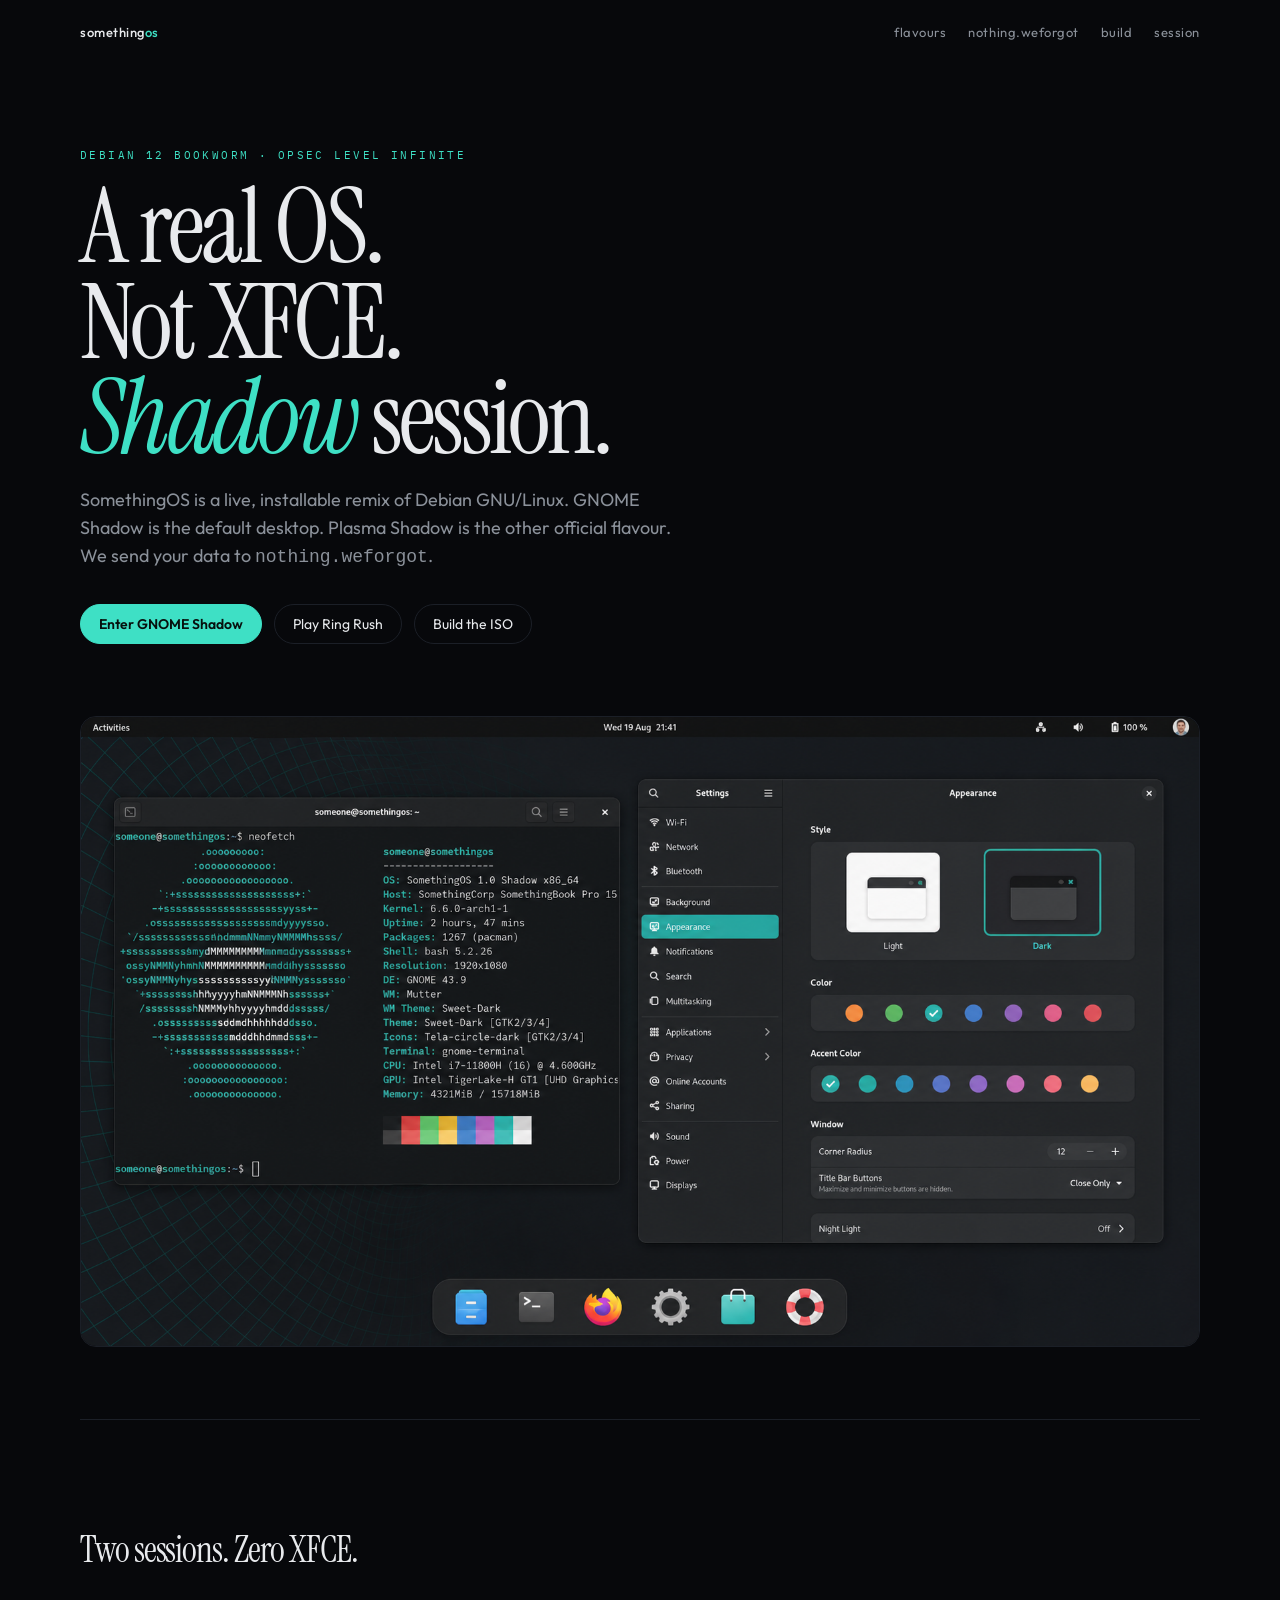
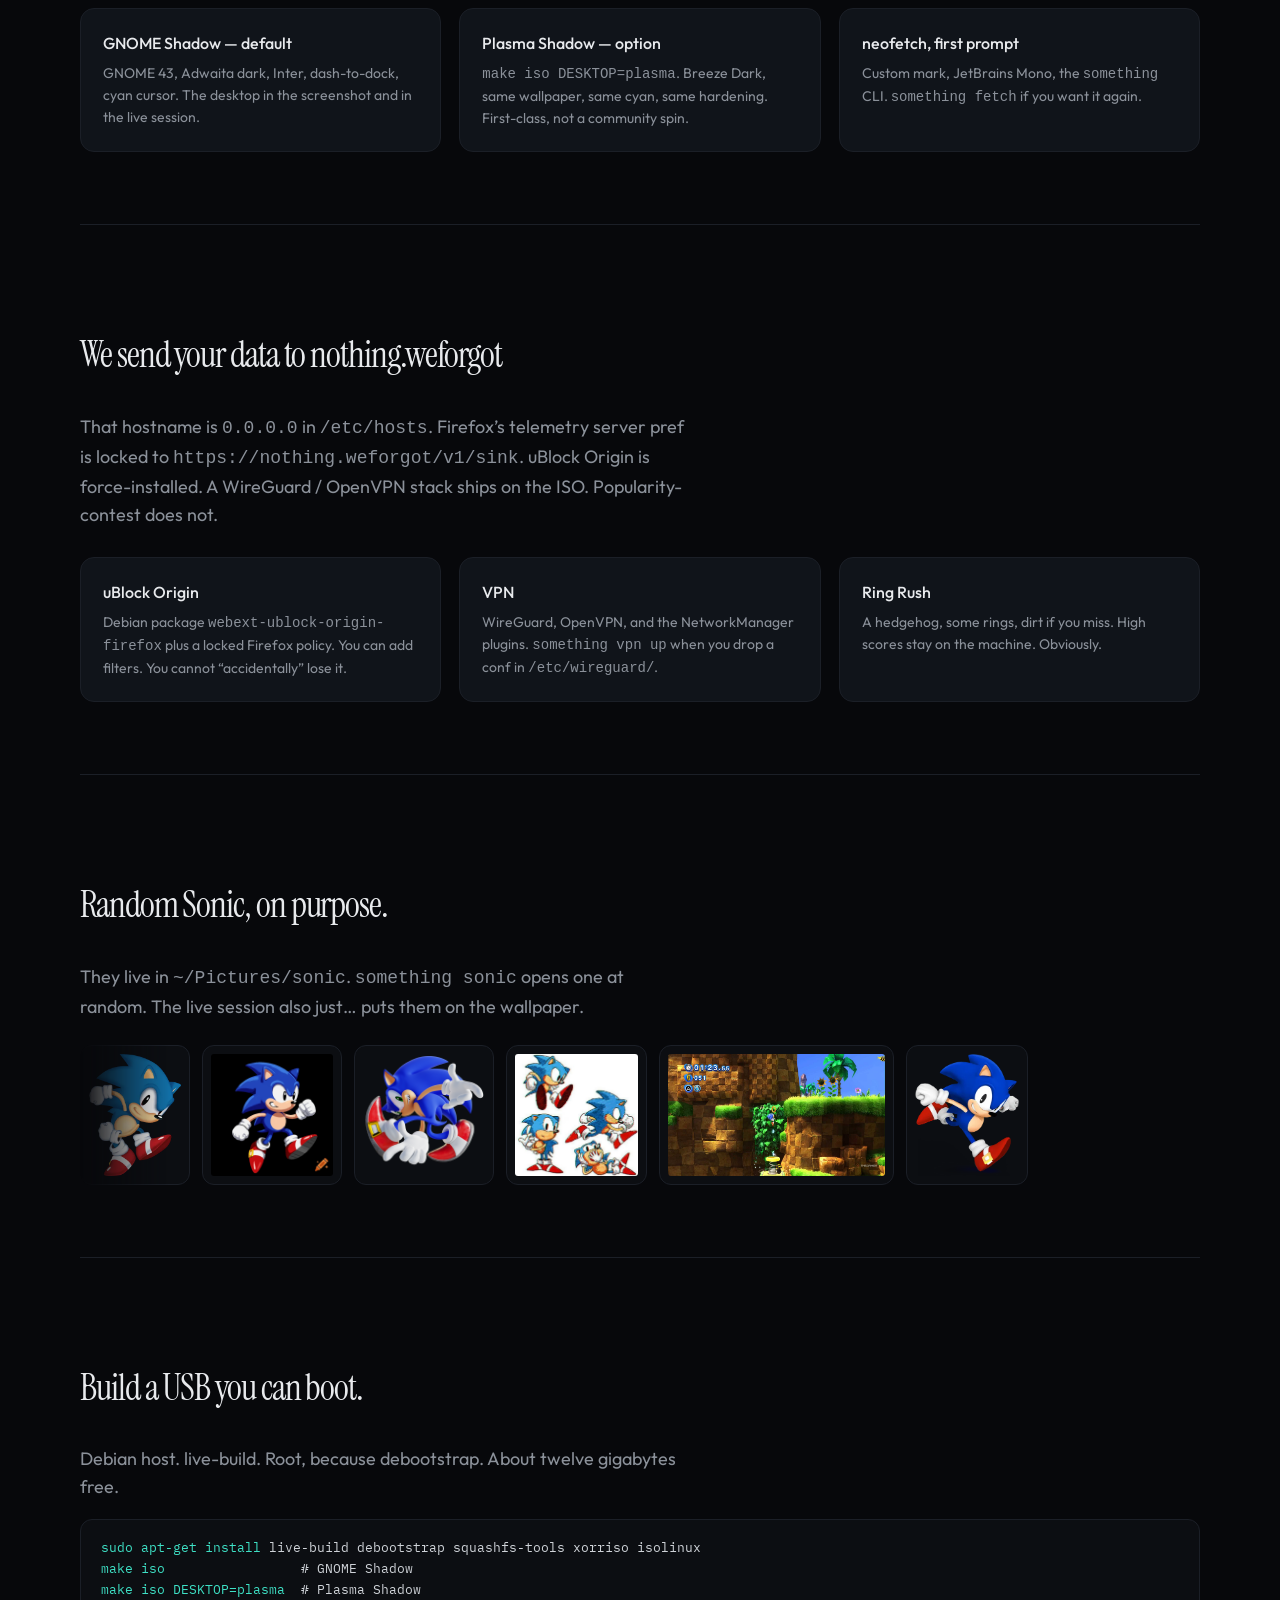
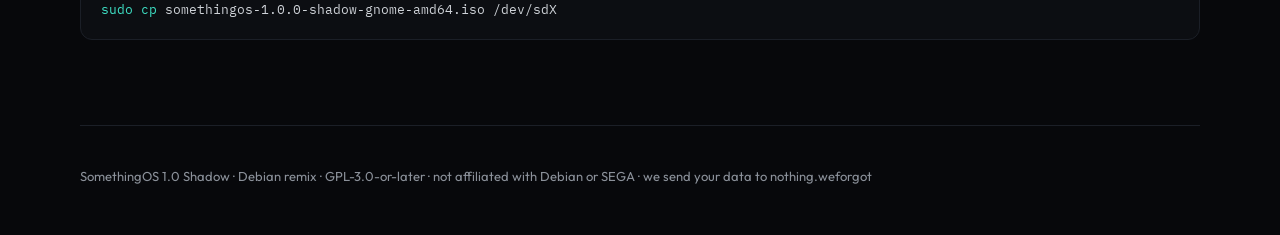
==== website/index.html @ 955ac69e "SomethingOS 1.0 Shadow: Debian remix, GNOME default, no XFCE Live-build tree for a bookworm ISO (GNO" ====
<!DOCTYPE html>
<html lang="en">
<head>
  <meta charset="utf-8">
  <meta name="viewport" content="width=device-width, initial-scale=1">
  <title>SomethingOS — Debian, with the lights off</title>
  <link rel="preconnect" href="https://fonts.googleapis.com">
  <link rel="preconnect" href="https://fonts.gstatic.com" crossorigin>
  <link href="https://fonts.googleapis.com/css2?family=IBM+Plex+Mono:wght@400;500&family=Instrument+Serif:ital@0;1&family=Outfit:wght@300;400;500;600&display=swap" rel="stylesheet">
  <link rel="stylesheet" href="css/site.css">
  <link rel="icon" href="assets/logo.png">
</head>
<body>
  <div class="wrap">
    <nav>
      <a class="brand" href="./">something<span>os</span></a>
      <ul>
        <li><a href="#flavours">flavours</a></li>
        <li><a href="#privacy">nothing.weforgot</a></li>
        <li><a href="#build">build</a></li>
        <li><a href="session/">session</a></li>
      </ul>
    </nav>

    <header class="hero">
      <div class="stamp">Debian 12 bookworm · opsec level infinite</div>
      <h1>A real OS.<br>Not XFCE.<br><em>Shadow</em> session.</h1>
      <p class="lede">
        SomethingOS is a live, installable remix of Debian GNU/Linux.
        GNOME Shadow is the default desktop. Plasma Shadow is the other official flavour.
        We send your data to <code>nothing.weforgot</code>.
      </p>
      <div class="cta">
        <a class="btn primary" href="session/">Enter GNOME Shadow</a>
        <a class="btn" href="game/">Play Ring Rush</a>
        <a class="btn" href="#build">Build the ISO</a>
      </div>
      <figure class="shot">
        <img src="assets/desktop.png" alt="SomethingOS GNOME Shadow desktop">
      </figure>
    </header>

    <section id="flavours">
      <h2>Two sessions. Zero XFCE.</h2>
      <div class="grid">
        <article class="card">
          <h3>GNOME Shadow — default</h3>
          <p>GNOME 43, Adwaita dark, Inter, dash-to-dock, cyan cursor. The desktop in the screenshot and in the live session.</p>
        </article>
        <article class="card">
          <h3>Plasma Shadow — option</h3>
          <p><code>make iso DESKTOP=plasma</code>. Breeze Dark, same wallpaper, same cyan, same hardening. First-class, not a community spin.</p>
        </article>
        <article class="card">
          <h3>neofetch, first prompt</h3>
          <p>Custom mark, JetBrains Mono, the <code>something</code> CLI. <code>something fetch</code> if you want it again.</p>
        </article>
      </div>
    </section>

    <section id="privacy">
      <h2>We send your data to nothing.weforgot</h2>
      <p class="lede">
        That hostname is <code>0.0.0.0</code> in <code>/etc/hosts</code>.
        Firefox’s telemetry server pref is locked to
        <code>https://nothing.weforgot/v1/sink</code>.
        uBlock Origin is force-installed. A WireGuard / OpenVPN stack ships on the ISO.
        Popularity-contest does not.
      </p>
      <div class="grid" style="margin-top:28px">
        <article class="card"><h3>uBlock Origin</h3><p>Debian package <code>webext-ublock-origin-firefox</code> plus a locked Firefox policy. You can add filters. You cannot “accidentally” lose it.</p></article>
        <article class="card"><h3>VPN</h3><p>WireGuard, OpenVPN, and the NetworkManager plugins. <code>something vpn up</code> when you drop a conf in <code>/etc/wireguard/</code>.</p></article>
        <article class="card"><h3>Ring Rush</h3><p>A hedgehog, some rings, dirt if you miss. High scores stay on the machine. Obviously.</p></article>
      </div>
    </section>

    <section>
      <h2>Random Sonic, on purpose.</h2>
      <p class="lede">They live in <code>~/Pictures/sonic</code>. <code>something sonic</code> opens one at random. The live session also just… puts them on the wallpaper.</p>
      <div class="sonic-row" style="margin-top:24px">
        <img src="assets/sonic/run.webp" alt="Sonic running">
        <img src="assets/sonic/run-art.webp" alt="Sonic painted run">
        <img src="assets/sonic/point.png" alt="Sonic pointing">
        <img src="assets/sonic/poses.jpg" alt="Sonic poses">
        <img src="assets/sonic/greenhill.jpg" alt="Green Hill">
        <img src="assets/sonic/run-alt.webp" alt="Sonic run alt">
      </div>
    </section>

    <section id="build">
      <h2>Build a USB you can boot.</h2>
      <p class="lede">Debian host. live-build. Root, because debootstrap. About twelve gigabytes free.</p>
      <pre><span class="c">sudo apt-get install</span> live-build debootstrap squashfs-tools xorriso isolinux
<span class="c">make iso</span>                 # GNOME Shadow
<span class="c">make iso DESKTOP=plasma</span>  # Plasma Shadow
<span class="c">sudo cp</span> somethingos-1.0.0-shadow-gnome-amd64.iso /dev/sdX</pre>
    </section>

    <footer>
      SomethingOS 1.0 Shadow · Debian remix · GPL-3.0-or-later · not affiliated with Debian or SEGA ·
      we send your data to nothing.weforgot
    </footer>
  </div>
</body>
</html>
---- website/css/site.css ----
:root {
  --bg: #07080b;
  --ink: #e8eaed;
  --muted: #8b919a;
  --line: #1b1f27;
  --cyan: #3ee0c5;
  --card: #10141a;
  --font: "Outfit", "Segoe UI", sans-serif;
  --serif: "Instrument Serif", Georgia, serif;
  --mono: "IBM Plex Mono", ui-monospace, monospace;
  color-scheme: dark;
}
* { box-sizing: border-box; }
html, body { margin: 0; background: var(--bg); color: var(--ink); font: 16px/1.55 var(--font); }
a { color: var(--cyan); text-decoration: none; }
a:hover { text-decoration: underline; }
.wrap { width: min(1120px, calc(100% - 40px)); margin: 0 auto; }
nav {
  display: flex; align-items: center; justify-content: space-between;
  padding: 22px 0 0;
  font-size: 13px; letter-spacing: 0.04em;
}
nav .brand { color: var(--ink); font-weight: 500; }
nav .brand span { color: var(--cyan); }
nav ul { display: flex; gap: 22px; list-style: none; margin: 0; padding: 0; color: var(--muted); }
nav ul a { color: inherit; }
.hero { padding: 12vh 0 8vh; }
.stamp {
  color: var(--cyan); font: 11px/1 var(--mono);
  letter-spacing: 0.22em; text-transform: uppercase;
}
h1 {
  font-family: var(--serif);
  font-size: clamp(48px, 9vw, 104px);
  font-weight: 400; letter-spacing: -0.035em;
  line-height: 0.92; margin: 18px 0 20px;
}
h1 em { font-style: italic; color: var(--cyan); }
.lede { max-width: 38rem; color: var(--muted); font-size: 18px; }
.cta { display: flex; flex-wrap: wrap; gap: 12px; margin-top: 32px; }
.btn {
  display: inline-flex; align-items: center; gap: 8px;
  border: 1px solid var(--line); background: transparent; color: var(--ink);
  padding: 12px 18px; border-radius: 999px; font: 14px/1 var(--font);
  cursor: pointer;
}
.btn.primary { background: var(--cyan); color: #07110e; border-color: var(--cyan); font-weight: 600; }
.btn:hover { text-decoration: none; border-color: var(--cyan); }
.shot {
  margin: 8vh 0 0;
  border: 1px solid var(--line); border-radius: 16px; overflow: hidden;
  background: #000;
}
.shot img { display: block; width: 100%; height: auto; }
section { padding: 8vh 0; border-top: 1px solid var(--line); }
h2 { font-family: var(--serif); font-size: 36px; font-weight: 400; letter-spacing: -0.03em; }
.grid { display: grid; grid-template-columns: repeat(auto-fit, minmax(240px, 1fr)); gap: 18px; }
.card {
  background: var(--card); border: 1px solid var(--line);
  border-radius: 14px; padding: 22px;
}
.card h3 { margin: 0 0 8px; font-size: 16px; font-weight: 500; }
.card p { margin: 0; color: var(--muted); font-size: 14px; }
pre {
  background: #0c0e12; border: 1px solid var(--line);
  border-radius: 12px; padding: 18px 20px;
  font: 13px/1.6 var(--mono); overflow: auto; color: #cfd3d8;
}
pre .c { color: var(--cyan); }
.sonic-row {
  display: flex; gap: 12px; overflow: hidden;
  mask-image: linear-gradient(90deg, transparent, #000 8%, #000 92%, transparent);
}
.sonic-row img {
  height: 140px; width: auto; object-fit: contain;
  background: #0c0e12; border-radius: 12px; padding: 8px;
  border: 1px solid var(--line);
}
footer { padding: 40px 0 60px; color: var(--muted); font-size: 13px; border-top: 1px solid var(--line); }
@media (max-width: 640px) {
  nav ul { display: none; }
  h1 { font-size: 48px; }
}
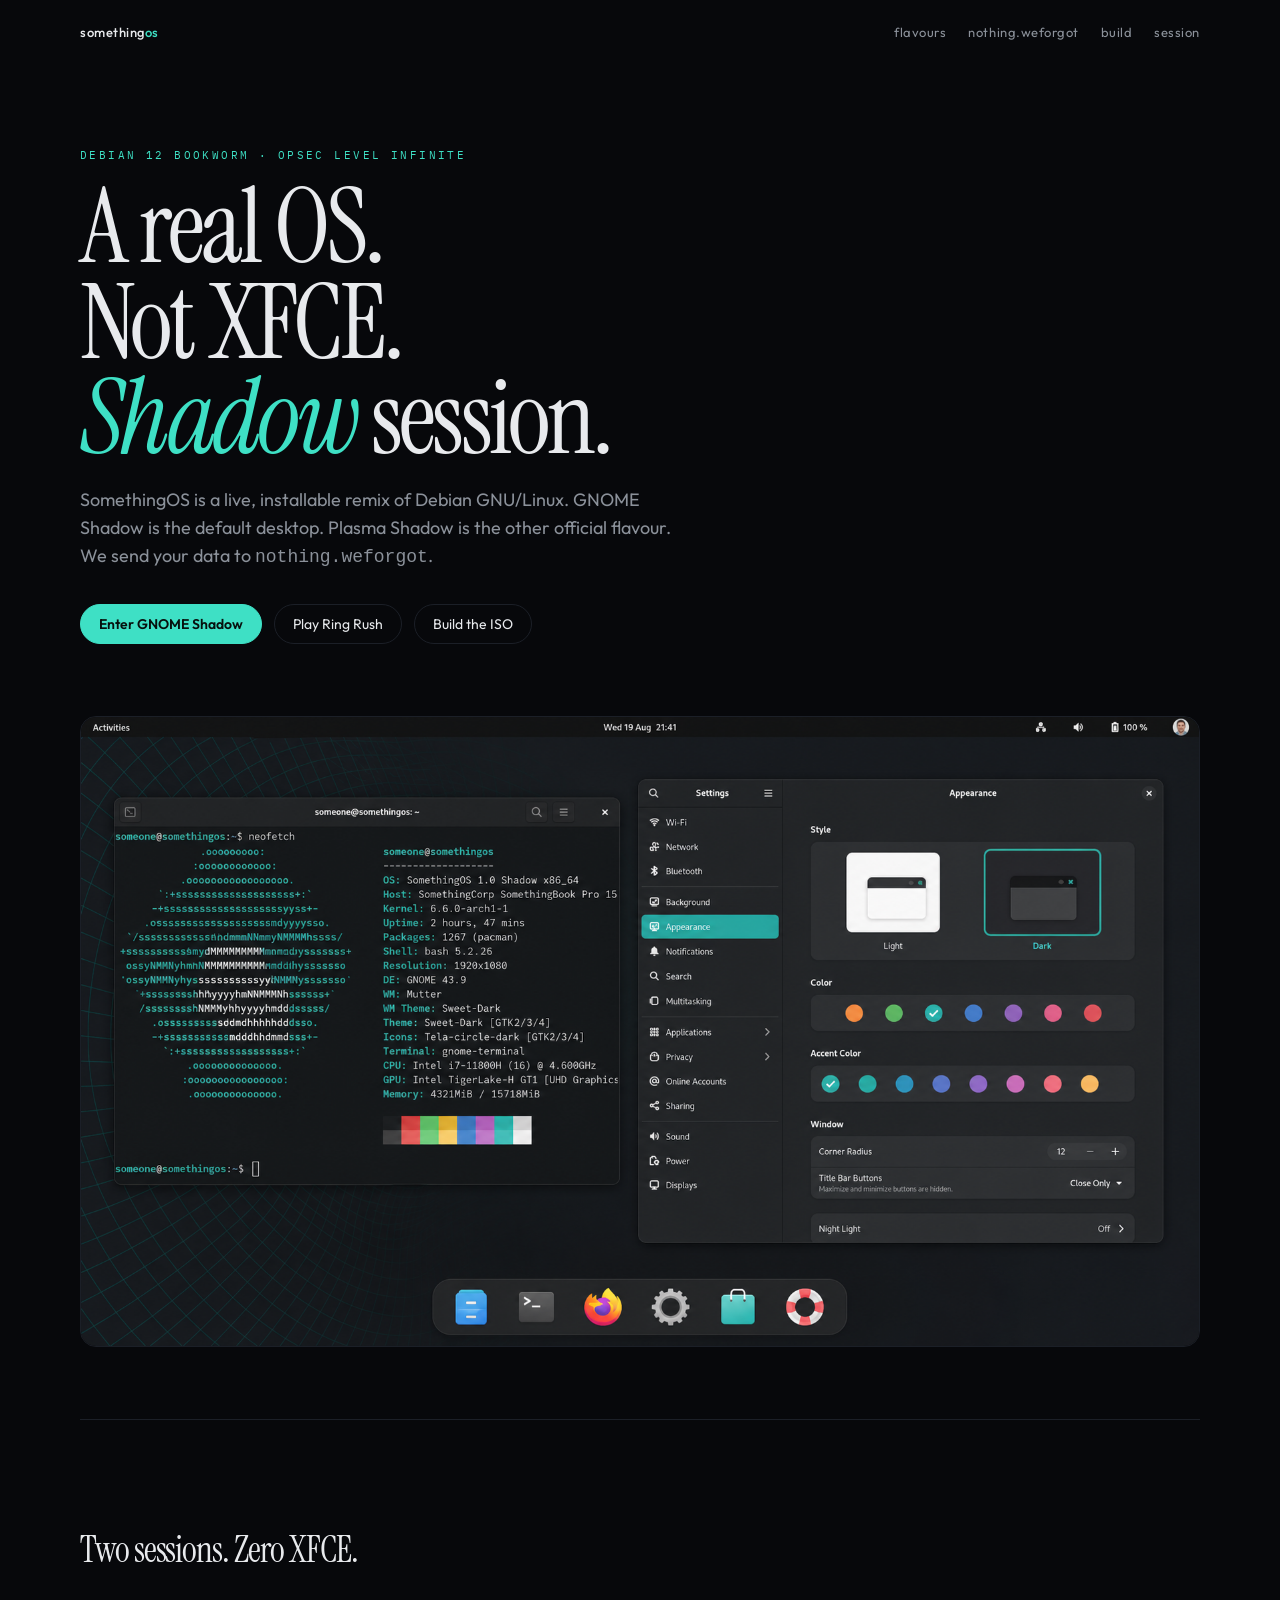
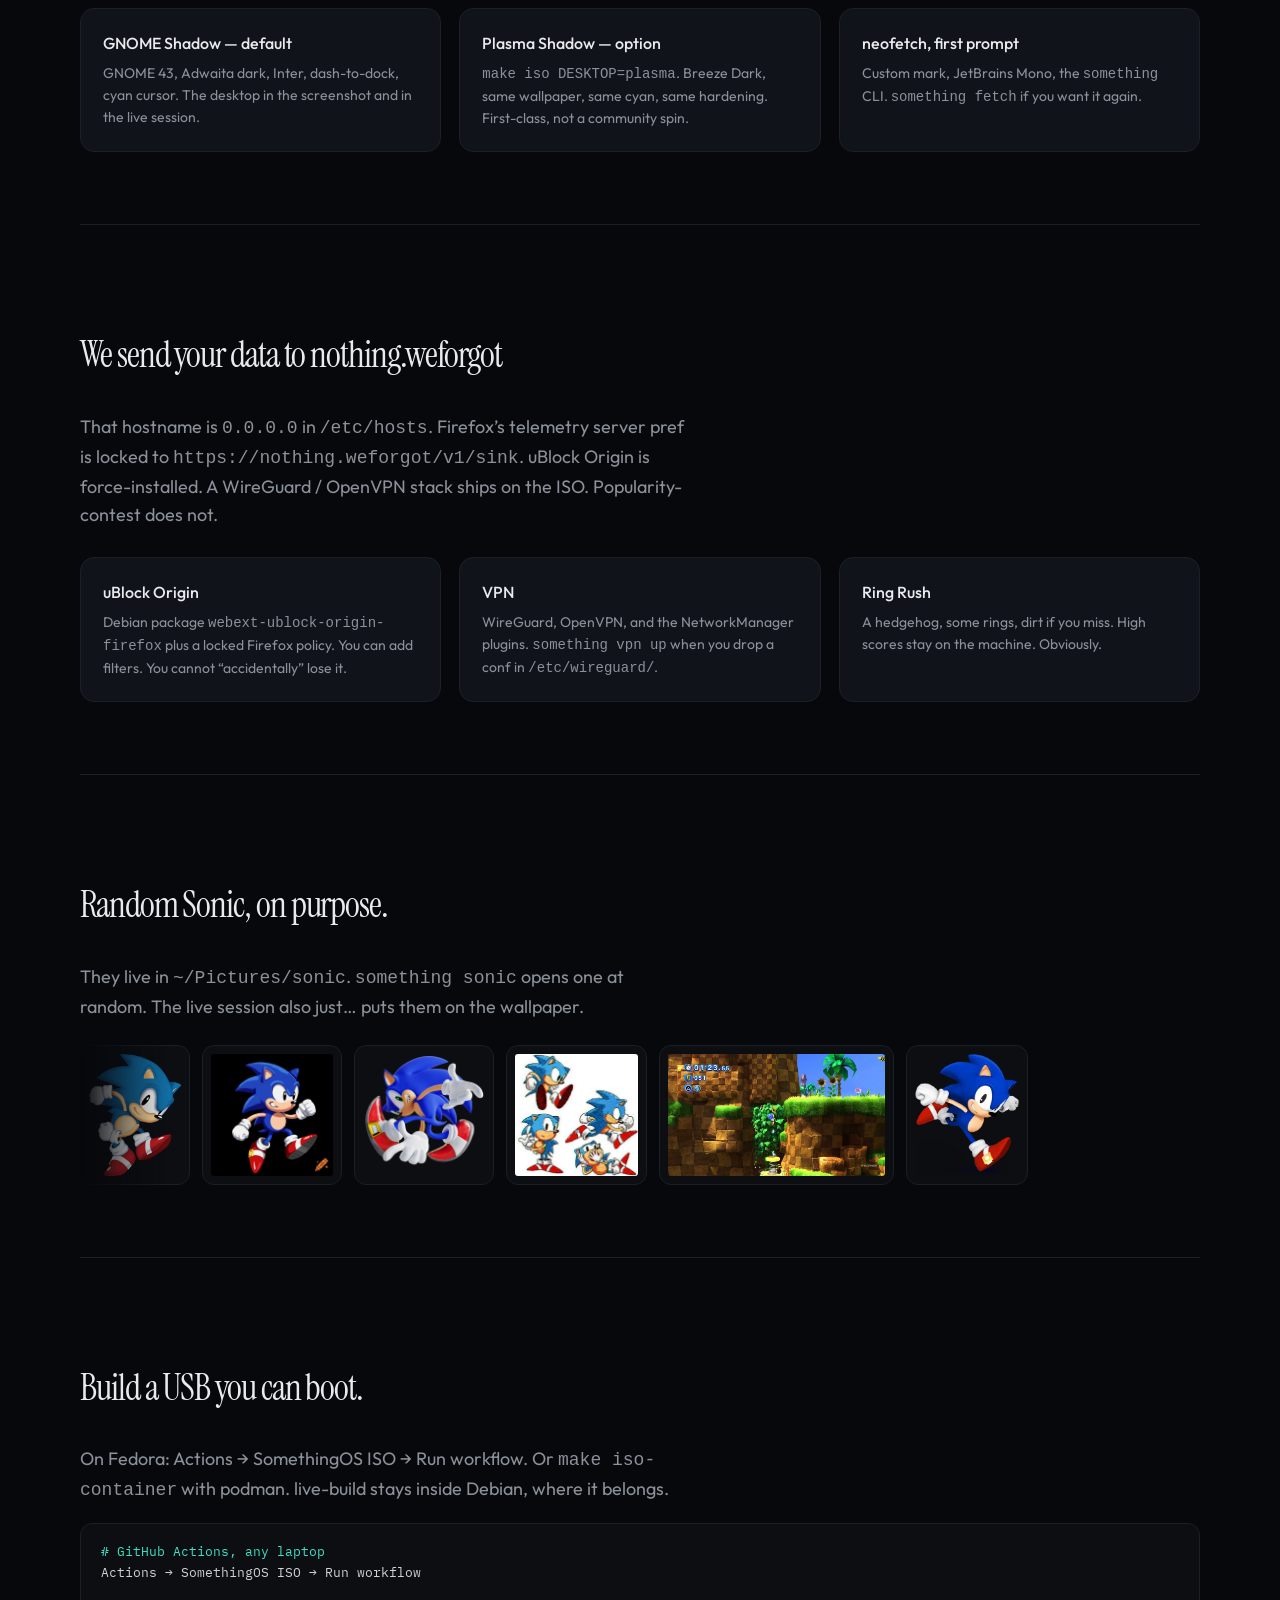
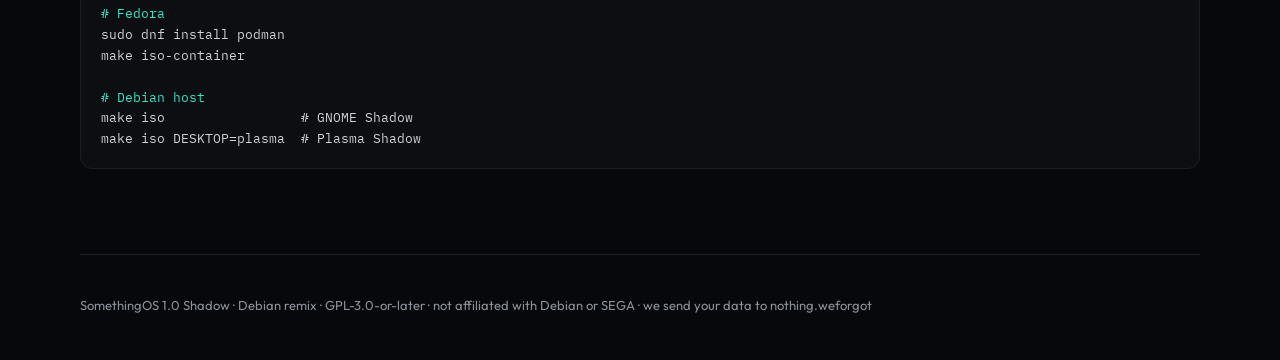
==== commit 9f5d63c3: "Add GitHub Actions ISO build for Fedora hosts Workflows live in ci/github/ (copy to .github/workflow" ====
--- a/website/index.html
+++ b/website/index.html
@@ -89,11 +89,17 @@
 
     <section id="build">
       <h2>Build a USB you can boot.</h2>
-      <p class="lede">Debian host. live-build. Root, because debootstrap. About twelve gigabytes free.</p>
-      <pre><span class="c">sudo apt-get install</span> live-build debootstrap squashfs-tools xorriso isolinux
-<span class="c">make iso</span>                 # GNOME Shadow
-<span class="c">make iso DESKTOP=plasma</span>  # Plasma Shadow
-<span class="c">sudo cp</span> somethingos-1.0.0-shadow-gnome-amd64.iso /dev/sdX</pre>
+      <p class="lede">On Fedora: Actions → SomethingOS ISO → Run workflow. Or <code>make iso-container</code> with podman. live-build stays inside Debian, where it belongs.</p>
+      <pre><span class="c"># GitHub Actions, any laptop
+</span>Actions → SomethingOS ISO → Run workflow
+
+<span class="c"># Fedora
+</span>sudo dnf install podman
+make iso-container
+
+<span class="c"># Debian host
+</span>make iso                 # GNOME Shadow
+make iso DESKTOP=plasma  # Plasma Shadow</pre>
     </section>
 
     <footer>
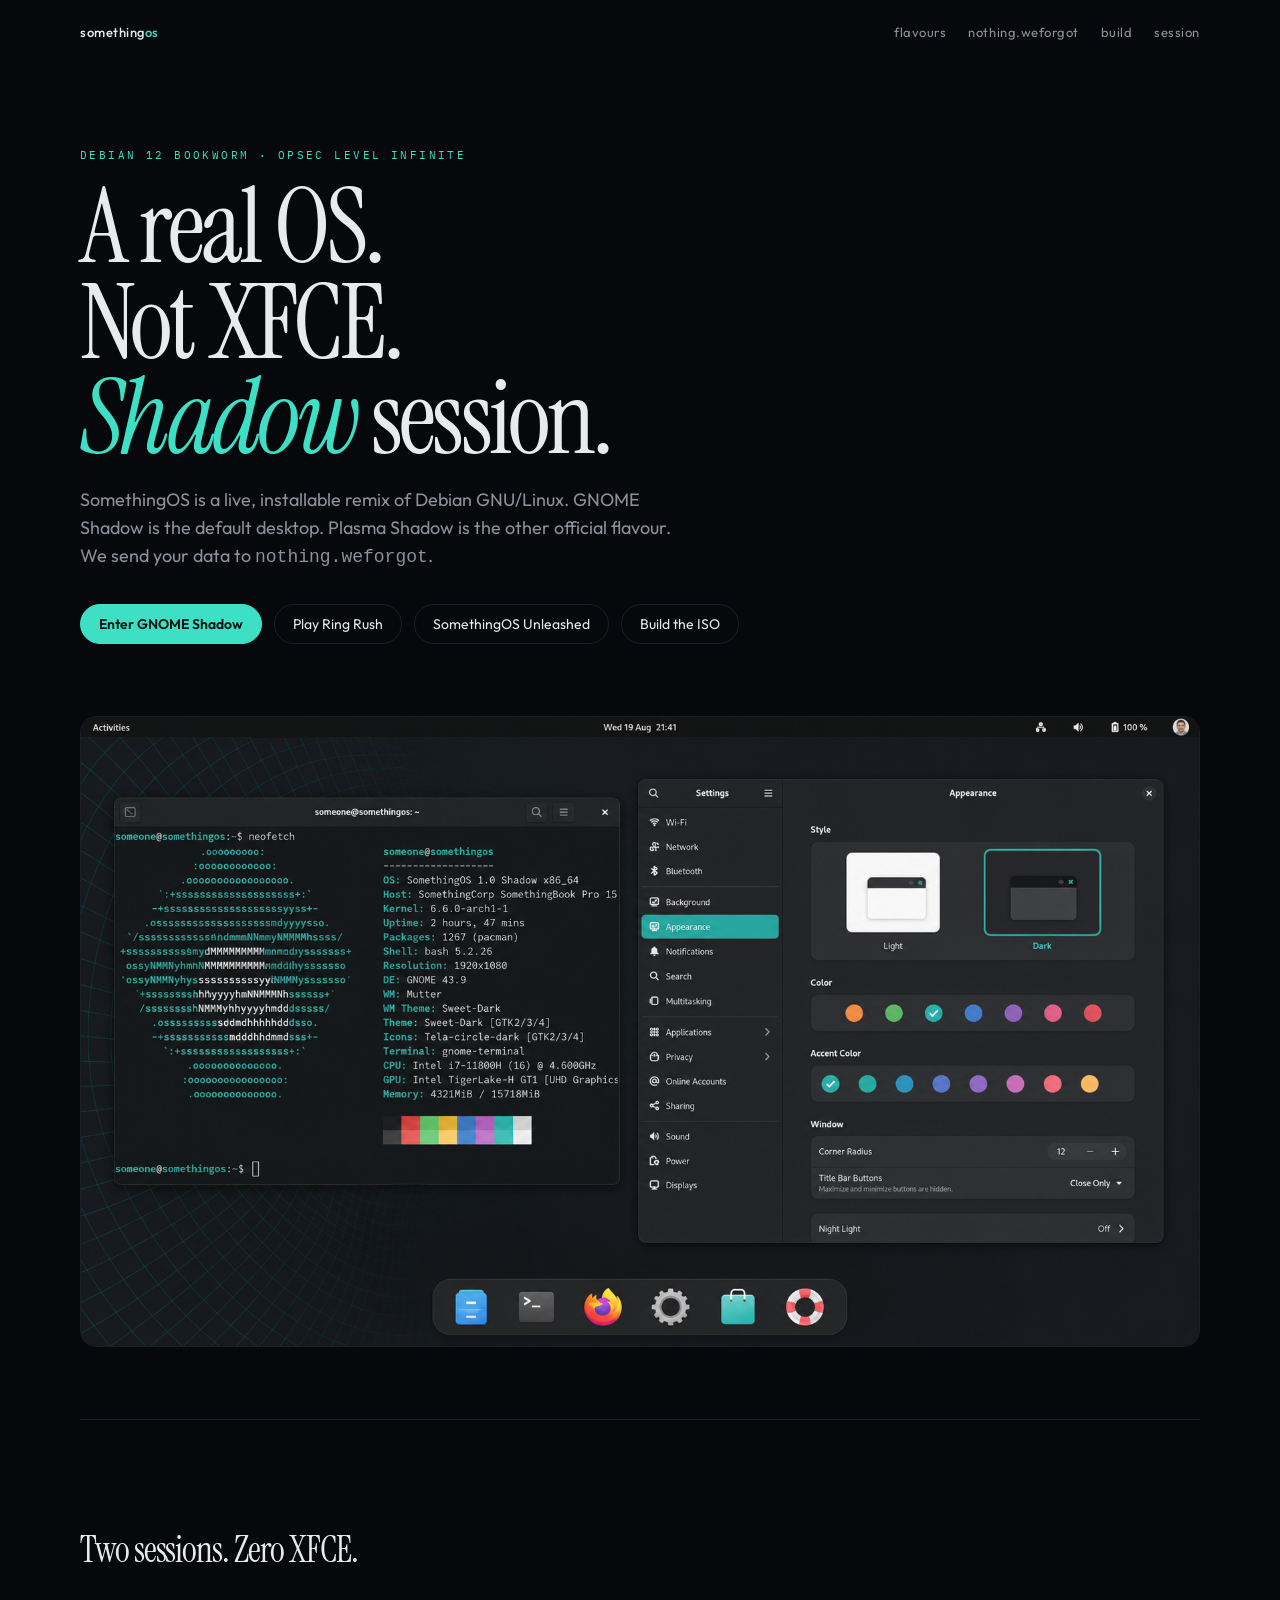
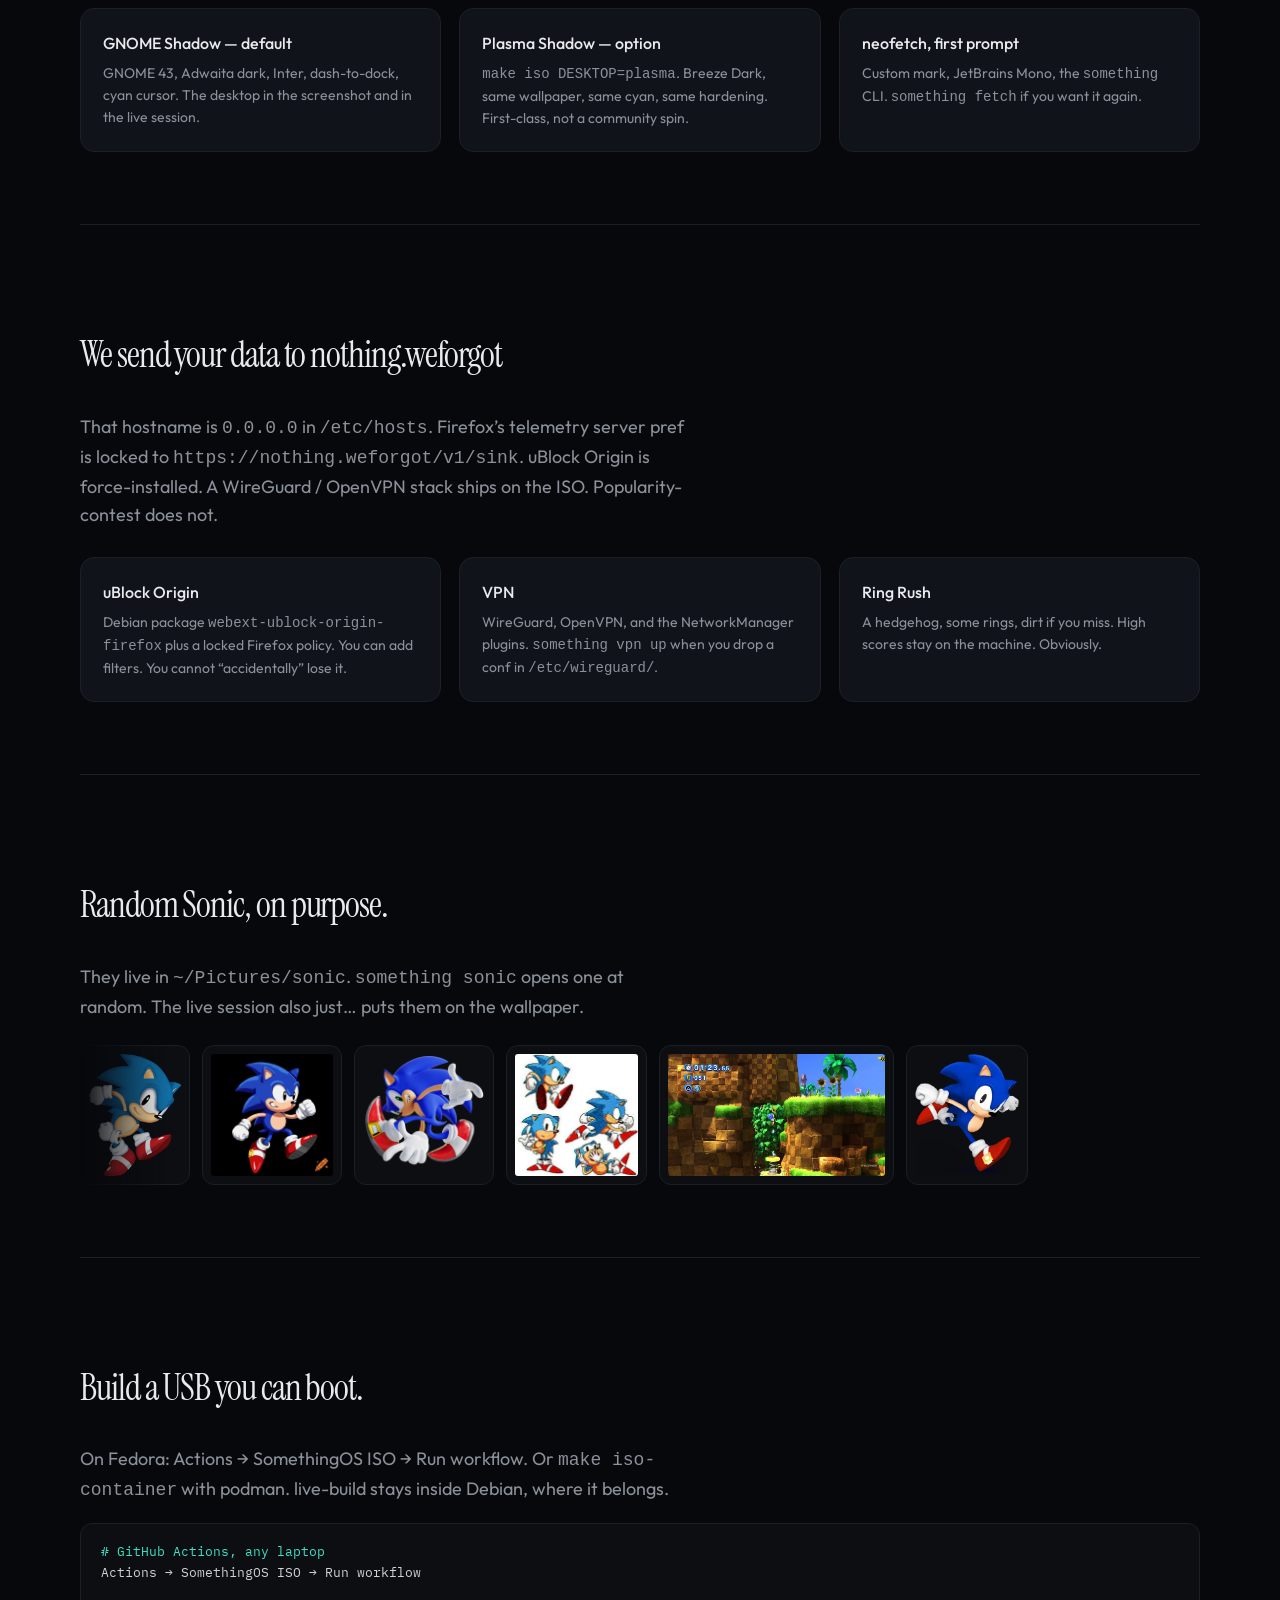
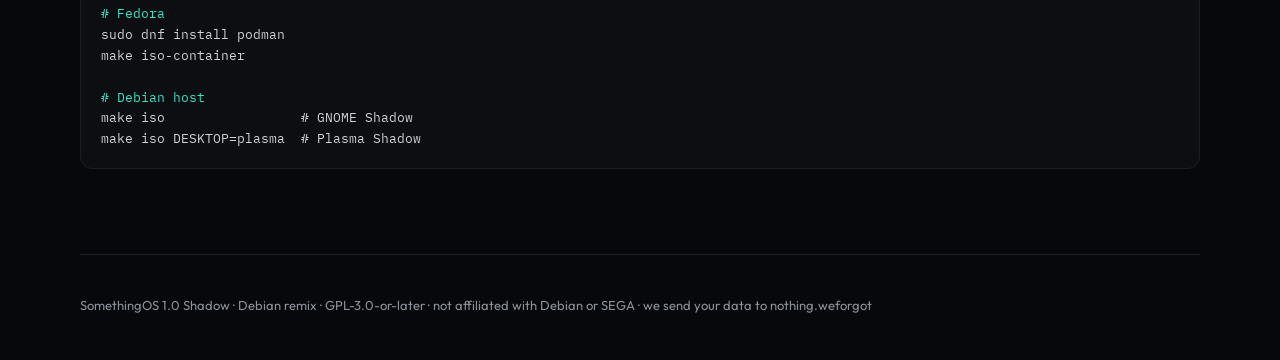
==== commit 555c0997: "Unleashed: joke page, Firefox hardening, and fast-squashfs build tweaks - website/unleashed/: a sati" ====
--- a/website/index.html
+++ b/website/index.html
@@ -33,6 +33,7 @@
       <div class="cta">
         <a class="btn primary" href="session/">Enter GNOME Shadow</a>
         <a class="btn" href="game/">Play Ring Rush</a>
+        <a class="btn" href="unleashed/">SomethingOS Unleashed</a>
         <a class="btn" href="#build">Build the ISO</a>
       </div>
       <figure class="shot">
